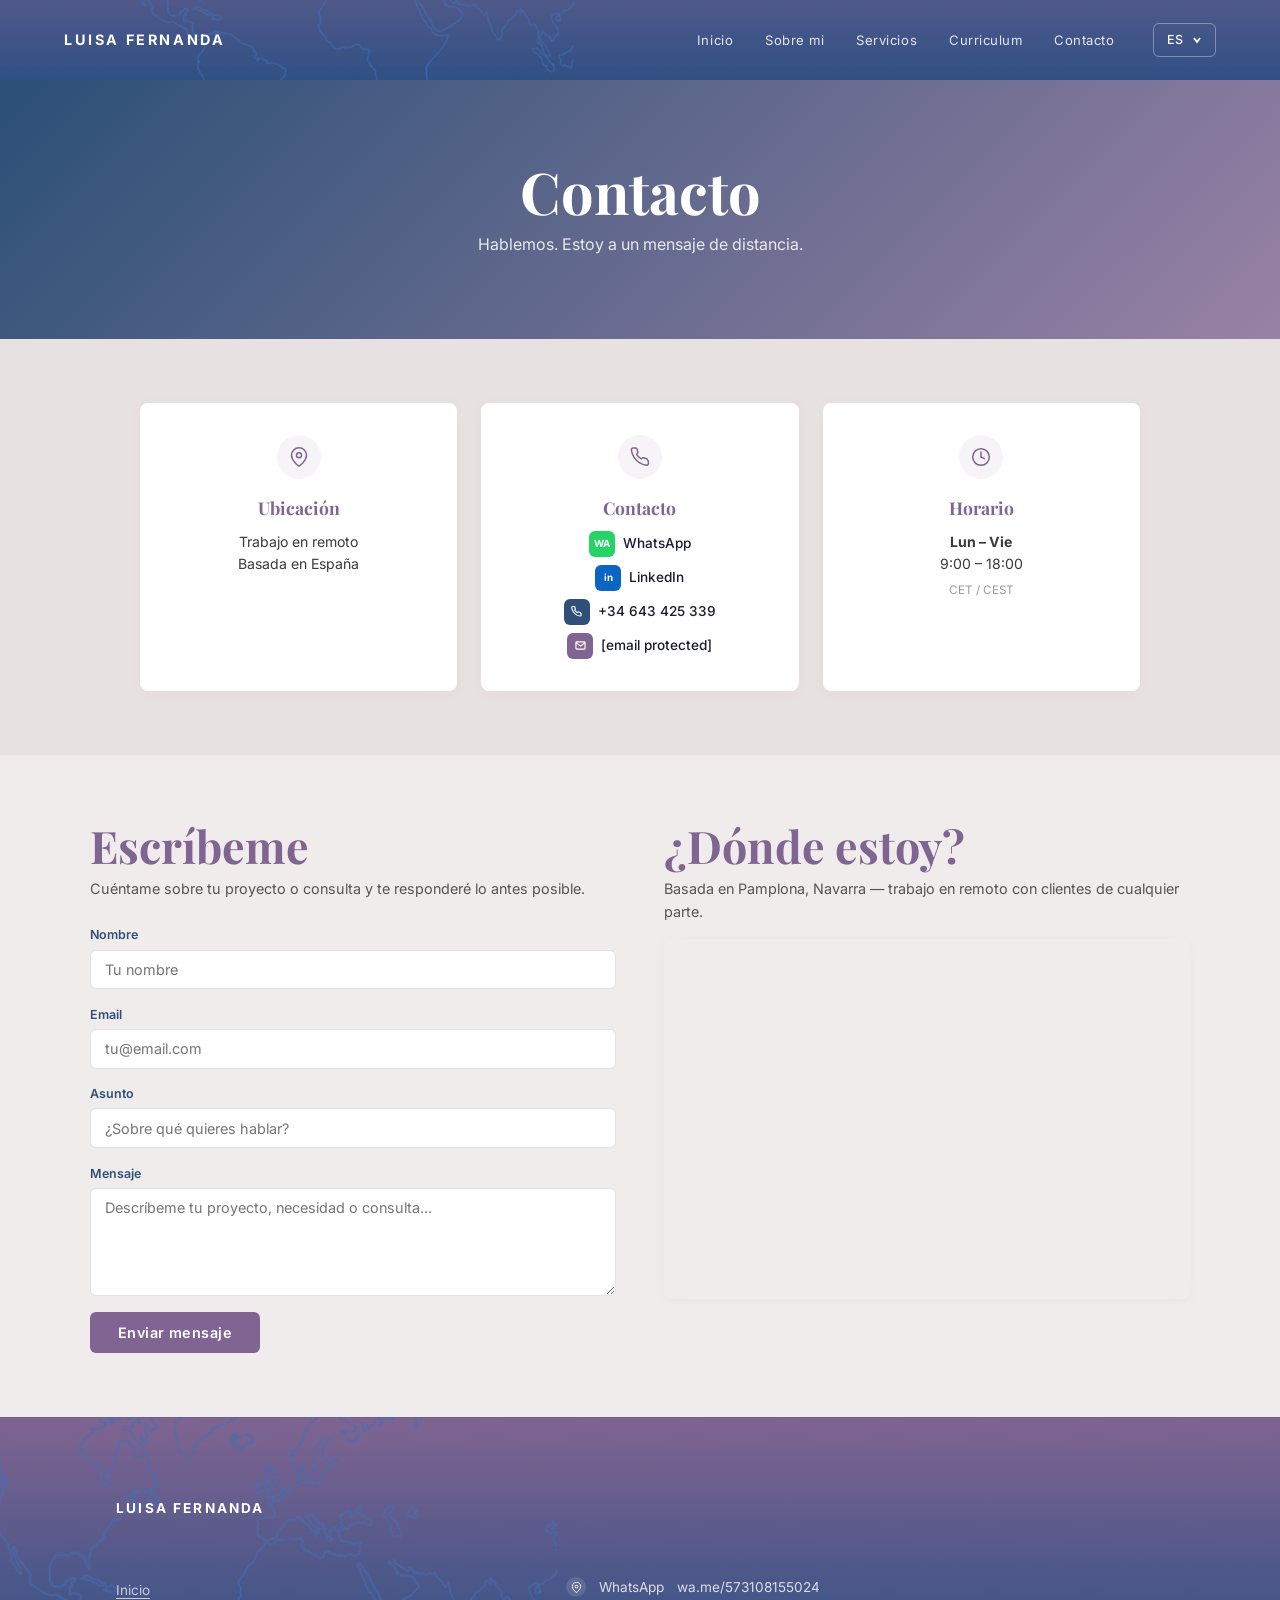
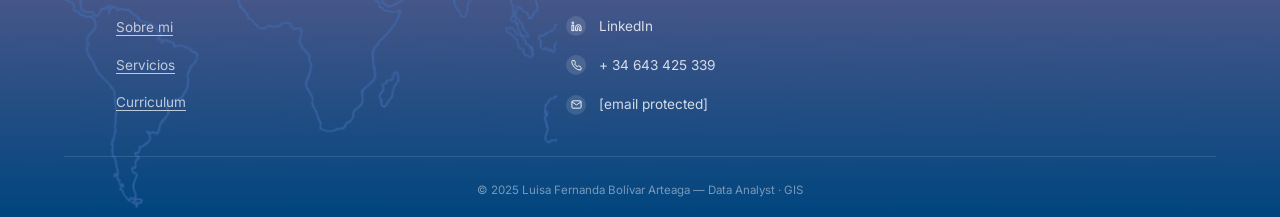
==== contacto/index.html @ 1c01dbf1 "ok: home, sobre mi. Parcial: servicios, contacto, proyectos" ====
<!DOCTYPE html>
<html lang="es">
<head>
  <meta charset="UTF-8" />
  <meta name="viewport" content="width=device-width, initial-scale=1.0" />
  <title>Contacto — Luisa Fernanda | Data Analyst · GIS</title>
  <meta name="description" content="Contacta con Luisa Fernanda — analista de datos y GIS. Trabajo remoto." />
  <link rel="preconnect" href="https://fonts.googleapis.com" />
  <link rel="preconnect" href="https://fonts.gstatic.com" crossorigin />
  <link href="https://fonts.googleapis.com/css2?family=Playfair+Display:ital,wght@0,700;1,400&family=Inter:wght@300;400;500;600;700&display=swap" rel="stylesheet" />
  <link rel="stylesheet" href="../style.css" />
</head>

<body class="is-preload">

<nav id="navbar">
  <div class="nav-logo">Luisa Fernanda</div>
  <div class="nav-right">
    <ul class="nav-links" id="navLinks">
      <li><a href="../">Inicio</a></li>
      <li><a href="../sobremi/">Sobre mi</a></li>
      <li><a href="../servicios/">Servicios</a></li>
      <li><a href="https://85944478-ba45-48b2-b9d4-920b23eec399.filesusr.com/ugd/d767a4_0eafc25b8b7340abb71ace5b3f8cf896.pdf" target="_blank">Curriculum</a></li>
      <li><a href="../contacto/" class="active">Contacto</a></li>
    </ul>
    <div class="lang-select" title="Idioma">
      <span>ES</span>
      <svg width="10" height="10" viewBox="0 0 10 10" fill="none" stroke="white" stroke-width="1.8"><polyline points="2,3 5,7 8,3"/></svg>
      <select aria-label="Seleccionar idioma" id="langSelector">
        <option value="es">ES</option>
        <option value="en">EN</option>
      </select>
    </div>
    <div class="hamburger" id="hamburger">
      <span></span><span></span><span></span>
    </div>
  </div>
</nav>

<!-- ═══════════════ HERO ═══════════════ -->
<section style="min-height:35vh;display:flex;align-items:center;justify-content:center;text-align:center;padding:160px 5vw 80px;background:linear-gradient(135deg,rgba(2,49,94,0.85),rgba(128,100,145,0.78)),url('../images/historia-2.jpg') center 35%/cover no-repeat;">
  <div class="reveal">
    <h1 style="font-family:var(--serif);font-size:clamp(2.4rem,6vw,3.6rem);font-weight:700;color:#fff;line-height:1.1;margin-bottom:0.5rem;">Contacto</h1>
    <p style="font-size:1rem;color:rgba(255,255,255,0.85);">Hablemos. Estoy a un mensaje de distancia.</p>
  </div>
</section>

<!-- ═══════════════ TARJETAS ═══════════════ -->
<section class="section-base" style="padding:4rem 5vw;">
  <div class="reveal" style="display:grid;grid-template-columns:repeat(3,1fr);gap:1.5rem;max-width:1000px;margin:0 auto;">

    <!-- Ubicación -->
    <div style="background:#fff;border-radius:8px;padding:2rem 1.5rem;text-align:center;box-shadow:0 2px 12px rgba(128,100,145,0.05);">
      <div style="width:44px;height:44px;margin:0 auto 0.9rem;background:rgba(128,100,145,0.07);border-radius:50%;display:flex;align-items:center;justify-content:center;">
        <svg width="20" height="20" viewBox="0 0 24 24" fill="none" stroke="#806491" stroke-width="1.8" stroke-linecap="round" stroke-linejoin="round">
          <path d="M21 10c0 7-9 13-9 13S3 17 3 10a9 9 0 0 1 18 0z"/><circle cx="12" cy="10" r="3"/>
        </svg>
      </div>
      <h3 style="font-family:var(--serif);font-size:1.1rem;font-weight:700;color:var(--purple);margin-bottom:0.5rem;">Ubicación</h3>
      <p style="font-size:0.88rem;color:#3a3a3a;line-height:1.6;margin:0;">Trabajo en remoto</p>
      <p style="font-size:0.88rem;color:#3a3a3a;line-height:1.6;margin:0;">Basada en España</p>
    </div>

    <!-- Contacto -->
    <div style="background:#fff;border-radius:8px;padding:2rem 1.5rem;text-align:center;box-shadow:0 2px 12px rgba(128,100,145,0.05);">
      <div style="width:44px;height:44px;margin:0 auto 0.9rem;background:rgba(128,100,145,0.07);border-radius:50%;display:flex;align-items:center;justify-content:center;">
        <svg width="20" height="20" viewBox="0 0 24 24" fill="none" stroke="#806491" stroke-width="1.8" stroke-linecap="round" stroke-linejoin="round">
          <path d="M22 16.92v3a2 2 0 0 1-2.18 2 19.79 19.79 0 0 1-8.63-3.07A19.5 19.5 0 0 1 4.69 12a19.79 19.79 0 0 1-3.07-8.67A2 2 0 0 1 3.6 1.18h3a2 2 0 0 1 2 1.72c.127.96.361 1.903.7 2.81a2 2 0 0 1-.45 2.11L7.91 8.77a16 16 0 0 0 5.53 5.53l.87-.87a2 2 0 0 1 2.11-.45c.907.339 1.85.573 2.81.7a2 2 0 0 1 1.72 2.04z"/>
        </svg>
      </div>
      <h3 style="font-family:var(--serif);font-size:1.1rem;font-weight:700;color:var(--purple);margin-bottom:0.5rem;">Contacto</h3>
      <div style="display:flex;flex-direction:column;gap:0.5rem;align-items:center;">

        <a href="https://wa.me/573108155024" target="_blank" style="display:inline-flex;align-items:center;gap:0.5rem;font-size:0.85rem;font-weight:500;color:var(--text-dark);text-decoration:none;">
          <span style="width:26px;height:26px;border-radius:6px;background:#25D366;color:#fff;display:flex;align-items:center;justify-content:center;font-size:0.62rem;font-weight:700;">WA</span>
          WhatsApp
        </a>

        <a href="https://www.linkedin.com/in/luisafernandabolivararteaga" target="_blank" style="display:inline-flex;align-items:center;gap:0.5rem;font-size:0.85rem;font-weight:500;color:var(--text-dark);text-decoration:none;">
          <span style="width:26px;height:26px;border-radius:6px;background:#0A66C2;color:#fff;display:flex;align-items:center;justify-content:center;font-size:0.62rem;font-weight:700;">in</span>
          LinkedIn
        </a>

        <a href="tel:+34643425339" style="display:inline-flex;align-items:center;gap:0.5rem;font-size:0.85rem;font-weight:500;color:var(--text-dark);text-decoration:none;">
          <span style="width:26px;height:26px;border-radius:6px;background:var(--teal);color:#fff;display:flex;align-items:center;justify-content:center;">
            <svg width="11" height="11" viewBox="0 0 24 24" fill="none" stroke="#fff" stroke-width="2.5"><path d="M22 16.92v3a2 2 0 0 1-2.18 2 19.79 19.79 0 0 1-8.63-3.07A19.5 19.5 0 0 1 4.69 12a19.79 19.79 0 0 1-3.07-8.67A2 2 0 0 1 3.6 1.18h3a2 2 0 0 1 2 1.72c.127.96.361 1.903.7 2.81a2 2 0 0 1-.45 2.11L7.91 8.77a16 16 0 0 0 5.53 5.53l.87-.87a2 2 0 0 1 2.11-.45c.907.339 1.85.573 2.81.7a2 2 0 0 1 1.72 2.04z"/></svg>
          </span>
          +34 643 425 339
        </a>

        <a href="/cdn-cgi/l/email-protection#1f7b667e64767172776879727b31787a79795f78727e7673317c7072" style="display:inline-flex;align-items:center;gap:0.5rem;font-size:0.85rem;font-weight:500;color:var(--text-dark);text-decoration:none;">
          <span style="width:26px;height:26px;border-radius:6px;background:var(--purple);color:#fff;display:flex;align-items:center;justify-content:center;">
            <svg width="11" height="11" viewBox="0 0 24 24" fill="none" stroke="#fff" stroke-width="2.5"><path d="M4 4h16c1.1 0 2 .9 2 2v12c0 1.1-.9 2-2 2H4c-1.1 0-2-.9-2-2V6c0-1.1.9-2 2-2z"/><polyline points="22,6 12,13 2,6"/></svg>
          </span>
          <span class="__cf_email__">[email&#160;protected]</span>
        </a>

      </div>
    </div>

    <!-- Horario -->
    <div style="background:#fff;border-radius:8px;padding:2rem 1.5rem;text-align:center;box-shadow:0 2px 12px rgba(128,100,145,0.05);">
      <div style="width:44px;height:44px;margin:0 auto 0.9rem;background:rgba(128,100,145,0.07);border-radius:50%;display:flex;align-items:center;justify-content:center;">
        <svg width="20" height="20" viewBox="0 0 24 24" fill="none" stroke="#806491" stroke-width="1.8" stroke-linecap="round" stroke-linejoin="round">
          <circle cx="12" cy="12" r="10"/><polyline points="12 6 12 12 16 14"/>
        </svg>
      </div>
      <h3 style="font-family:var(--serif);font-size:1.1rem;font-weight:700;color:var(--purple);margin-bottom:0.5rem;">Horario</h3>
      <p style="font-size:0.88rem;color:#3a3a3a;line-height:1.6;margin:0;"><strong>Lun – Vie</strong><br/>9:00 – 18:00</p>
      <p style="font-size:0.73rem;color:#999;margin-top:0.3rem;">CET / CEST</p>
    </div>

  </div>
</section>

<!-- ═══════════════ FORMULARIO + MAPA ═══════════════ -->
<section class="section-light" style="padding:4rem 5vw;">
  <div class="reveal" style="display:grid;grid-template-columns:1fr 1fr;gap:3rem;max-width:1100px;margin:0 auto;align-items:start;">

    <!-- Formulario -->
    <div>
      <h2 class="section-title" style="margin-bottom:0.3rem;">Escríbeme</h2>
      <p style="font-size:0.9rem;color:#555;line-height:1.6;margin-bottom:1.5rem;">Cuéntame sobre tu proyecto o consulta y te responderé lo antes posible.</p>
      <form action="#" method="POST">
        <div style="display:flex;flex-direction:column;gap:0.25rem;margin-bottom:0.9rem;">
          <label for="nombre" style="font-size:0.78rem;font-weight:600;color:var(--text-mid);">Nombre</label>
          <input type="text" id="nombre" name="nombre" placeholder="Tu nombre" required style="font-family:var(--sans);font-size:0.9rem;padding:0.65rem 0.85rem;border:1.5px solid rgba(128,100,145,0.2);border-radius:6px;background:#fff;color:var(--text-dark);outline:none;" />
        </div>
        <div style="display:flex;flex-direction:column;gap:0.25rem;margin-bottom:0.9rem;">
          <label for="email" style="font-size:0.78rem;font-weight:600;color:var(--text-mid);">Email</label>
          <input type="email" id="email" name="email" placeholder="tu@email.com" required style="font-family:var(--sans);font-size:0.9rem;padding:0.65rem 0.85rem;border:1.5px solid rgba(128,100,145,0.2);border-radius:6px;background:#fff;color:var(--text-dark);outline:none;" />
        </div>
        <div style="display:flex;flex-direction:column;gap:0.25rem;margin-bottom:0.9rem;">
          <label for="asunto" style="font-size:0.78rem;font-weight:600;color:var(--text-mid);">Asunto</label>
          <input type="text" id="asunto" name="asunto" placeholder="¿Sobre qué quieres hablar?" style="font-family:var(--sans);font-size:0.9rem;padding:0.65rem 0.85rem;border:1.5px solid rgba(128,100,145,0.2);border-radius:6px;background:#fff;color:var(--text-dark);outline:none;" />
        </div>
        <div style="display:flex;flex-direction:column;gap:0.25rem;margin-bottom:1rem;">
          <label for="mensaje" style="font-size:0.78rem;font-weight:600;color:var(--text-mid);">Mensaje</label>
          <textarea id="mensaje" name="mensaje" rows="5" placeholder="Descríbeme tu proyecto, necesidad o consulta..." required style="font-family:var(--sans);font-size:0.9rem;padding:0.65rem 0.85rem;border:1.5px solid rgba(128,100,145,0.2);border-radius:6px;background:#fff;color:var(--text-dark);outline:none;resize:vertical;"></textarea>
        </div>
        <button type="submit" class="btn-primary">Enviar mensaje</button>
      </form>
    </div>

    <!-- Mapa -->
    <div>
      <h2 class="section-title" style="margin-bottom:0.3rem;">¿Dónde estoy?</h2>
      <p style="font-size:0.9rem;color:#555;line-height:1.6;margin-bottom:1rem;">Basada en Pamplona, Navarra — trabajo en remoto con clientes de cualquier parte.</p>
      <div style="width:100%;height:360px;border-radius:8px;overflow:hidden;box-shadow:0 2px 12px rgba(128,100,145,0.06);">
        <iframe
          src="https://www.google.com/maps/embed?pb=!1m18!1m12!1m3!1d46844.22823956489!2d-1.6802441324798568!3d42.81252656711353!2m3!1f0!2f0!3f0!3m2!1i1024!2i768!4f13.1!3m3!1m2!1s0xd5092f08144cb3d%3A0x402efe68f5ddb00!2sPamplona%2C%20Navarra!5e0!3m2!1ses!2ses!4v1710000000000"
          width="100%" height="100%" style="border:0;border-radius:8px"
          allowfullscreen="" loading="lazy"
          referrerpolicy="no-referrer-when-downgrade"
          title="Mapa de Pamplona, Navarra">
        </iframe>
      </div>
    </div>

  </div>
</section>

<!-- ═══════════════ FOOTER ═══════════════ -->
<footer>
  <div class="footer-inner">
    <div class="footer-logo-text">Luisa Fernanda</div>
    <div class="footer-left">
      <ul class="footer-nav">
        <li><a href="../">Inicio</a></li>
        <li><a href="../sobremi/">Sobre mi</a></li>
        <li><a href="../servicios/">Servicios</a></li>
        <li><a href="https://85944478-ba45-48b2-b9d4-920b23eec399.filesusr.com/ugd/d767a4_0eafc25b8b7340abb71ace5b3f8cf896.pdf" target="_blank">Curriculum</a></li>
      </ul>
    </div>
    <div class="footer-right">
      <div class="footer-contact-row">
        <div class="footer-icon"><svg viewBox="0 0 24 24"><path d="M21 10c0 7-9 13-9 13S3 17 3 10a9 9 0 0 1 18 0z"/><circle cx="12" cy="10" r="3"/></svg></div>
        WhatsApp <a href="https://wa.me/573108155024" target="_blank">wa.me/573108155024</a>
      </div>
      <div class="footer-contact-row">
        <div class="footer-icon"><svg viewBox="0 0 24 24"><path d="M16 8a6 6 0 0 1 6 6v7h-4v-7a2 2 0 0 0-2-2 2 2 0 0 0-2 2v7h-4v-7a6 6 0 0 1 6-6z"/><rect x="2" y="9" width="4" height="12"/><circle cx="4" cy="4" r="2"/></svg></div>
        <a href="https://www.linkedin.com/in/luisafernandabolivararteaga" target="_blank">LinkedIn</a>
      </div>
      <div class="footer-contact-row">
        <div class="footer-icon"><svg viewBox="0 0 24 24"><path d="M22 16.92v3a2 2 0 0 1-2.18 2 19.79 19.79 0 0 1-8.63-3.07A19.5 19.5 0 0 1 4.69 12a19.79 19.79 0 0 1-3.07-8.67A2 2 0 0 1 3.6 1.18h3a2 2 0 0 1 2 1.72c.127.96.361 1.903.7 2.81a2 2 0 0 1-.45 2.11L7.91 8.77a16 16 0 0 0 5.53 5.53l.87-.87a2 2 0 0 1 2.11-.45c.907.339 1.85.573 2.81.7a2 2 0 0 1 1.72 2.04z"/></svg></div>
        <a href="tel:+34643425339">+ 34 643 425 339</a>
      </div>
      <div class="footer-contact-row">
        <div class="footer-icon"><svg viewBox="0 0 24 24"><path d="M4 4h16c1.1 0 2 .9 2 2v12c0 1.1-.9 2-2 2H4c-1.1 0-2-.9-2-2V6c0-1.1.9-2 2-2z"/><polyline points="22,6 12,13 2,6"/></svg></div>
        <a href="/cdn-cgi/l/email-protection#8aeef3ebe1f3e4e3e0fdece7eea4edeeefeecae9e3efe7e2a4e9e5e7"><span class="__cf_email__">[email&#160;protected]</span></a>
      </div>
    </div>
  </div>
  <div class="footer-bottom">© 2025 Luisa Fernanda Bolívar Arteaga — Data Analyst · GIS</div>
</footer>

<script src="../script.js" defer></script>
</body>
</html>
---- style.css ----
/* ═══════════════════════════════════════
   TOKENS · TIPOGRAFÍA · RESET
   ═══════════════════════════════════════ */
:root {
  --purple:     #806491;
  --navy:       #02315E;
  --teal:       #305079;
  --base1:      #E8E1E1;
  --base2:      #F0ECEC;
  --white:      #FFFFFF;
  --text-dark:  #1a1a2e;
  --text-mid:   #305079;
  --text-light: #E8E1E1;
  --serif:      'Playfair Display', Georgia, serif;
  --sans:       'Inter', system-ui, sans-serif;
}

*, *::before, *::after { box-sizing: border-box; margin: 0; padding: 0; }
html { scroll-behavior: smooth; }
body {
  background: var(--base2);
  color: var(--text-dark);
  font-family: var(--sans);
  font-size: 16px;
  line-height: 1.7;
  -webkit-font-smoothing: antialiased;
}
img { display: block; max-width: 100%; }
a { color: inherit; text-decoration: none; }

/* ═══════════════════════════════════════
   UTILIDADES · CONTENEDOR
   ═══════════════════════════════════════ */
.container {
  max-width: 1300px;
  margin: 0 auto;
  padding: 0 2rem;
  width: 100%;
}
.texto-centrado { text-align: center; }

/* ═══════════════════════════════════════
   NAV
   ═══════════════════════════════════════ */
nav {
  position: fixed;
  top: 0; left: 0; right: 0;
  z-index: 200;
  display: flex;
  align-items: center;
  justify-content: space-between;
  padding: 0 5vw;
  height: 80px;
  background-image: url('images/Bannerweb.png');
  background-size: cover;
  background-position: center;
  background-color: var(--navy);
}
nav::before {
  content: '';
  position: absolute;
  inset: 0;
  z-index: 0;
}
nav > * { position: relative; z-index: 1; }

.nav-logo {
  font-family: var(--sans);
  font-size: 0.9rem;
  font-weight: 700;
  letter-spacing: 0.18em;
  text-transform: uppercase;
  color: var(--white);
}

.nav-right {
  display: flex;
  align-items: center;
  gap: 2.4rem;
}
.nav-links {
  display: flex;
  gap: 2rem;
  list-style: none;
}
.nav-links a {
  font-size: 0.82rem;
  font-weight: 400;
  letter-spacing: 0.04em;
  color: rgba(255,255,255,0.85);
  transition: color 0.2s;
}
.nav-links a:hover { color: var(--white); }

/* Language switcher */
.lang-select {
  position: relative;
  display: flex;
  align-items: center;
  gap: 0.5rem;
  padding: 0.35rem 0.8rem;
  border: 1px solid rgba(255,255,255,0.35);
  border-radius: 6px;
  color: var(--white);
  font-size: 0.78rem;
  font-weight: 500;
  letter-spacing: 0.06em;
  cursor: pointer;
  user-select: none;
}
.lang-select select {
  position: absolute;
  inset: 0;
  opacity: 0;
  cursor: pointer;
  width: 100%;
}

/* Hamburger */
.hamburger {
  display: none;
  flex-direction: column;
  gap: 5px;
  cursor: pointer;
}
.hamburger span {
  display: block;
  width: 22px; height: 2px;
  background: var(--white);
  border-radius: 2px;
}

/* ═══════════════════════════════════════
   HERO — HOME (Spectral style)
   ═══════════════════════════════════════ */
#hero {
  min-height: 100vh;
  padding-top: 200px;
  display: flex;
  align-items: center;
  justify-content: center;
  position: relative;
  overflow: hidden;
  text-align: center;
  background-image:
    linear-gradient(rgba(138, 145, 159, 0.75), rgba(162, 144, 157, 0.75)),
    url('https://static.wixstatic.com/media/11062b_77378fc0da68439ebd8fd24a2f51e50cf000.jpg/v1/fill/w_1920,h_1080,al_c,q_80/11062b_77378fc0da68439ebd8fd24a2f51e50cf000.jpg');
  background-size: cover;
  background-position: center 30%;
  background-attachment: scroll;
}

.hero-card {
  position: relative;
  z-index: 2;
  background: transparent;
  backdrop-filter: none;
  padding: 2rem;
  max-width: 800px;
  width: 90%;
}

.hero-line1 {
  font-family: var(--sans);
  font-size: 1.1rem;
  font-weight: 400;
  color: rgba(255, 255, 255, 0.7);
  letter-spacing: 0.15em;
  text-transform: uppercase;
  margin-bottom: 1rem;
}
.hero-line1 span {
  color: var(--white);
  font-weight: 600;
}

.hero-tagline {
  font-family: var(--sans);
  font-size: clamp(2.5rem, 6vw, 4rem);
  font-weight: 700;
  color: var(--white);
  line-height: 1.2;
  margin-bottom: 2.5rem;
  letter-spacing: -0.02em;
}

.btn-hero {
  display: inline-block;
  padding: 0.85rem 2.5rem;
  background: transparent;
  color: var(--white);
  border: 2px solid rgba(255, 255, 255, 0.5);
  font-size: 0.85rem;
  font-weight: 600;
  letter-spacing: 0.15em;
  text-transform: uppercase;
  border-radius: 3px;
  transition: all 0.3s ease;
}
.btn-hero:hover {
  background: var(--white);
  color: var(--text-dark);
  border-color: var(--white);
  transform: translateY(-2px);
}

/* ═══════════════════════════════════════
   ANIMACIÓN DE ENTRADA "SPECTRAL"
   ═══════════════════════════════════════ */
body.is-preload .hero-tagline,
body.is-preload .hero-line1,
body.is-preload .btn-hero {
  opacity: 0;
  transform: translateY(20px);
}

.hero-tagline,
.hero-line1,
.btn-hero {
  transition: opacity 1s ease, transform 1s ease;
}
.hero-tagline  { transition-delay: 0.2s; }
.hero-line1   { transition-delay: 0.8s; }
.btn-hero     { transition-delay: 1.2s; }

/* ═══════════════════════════════════════
   SHARED SECTION
   ═══════════════════════════════════════ */
section { padding: 5.5rem 5vw; }

.section-eyebrow {
  font-size: 0.72rem;
  font-weight: 600;
  letter-spacing: 0.18em;
  text-transform: uppercase;
  color: var(--purple);
  margin-bottom: 0.6rem;
}
.section-title {
  font-family: var(--serif);
  font-size: clamp(2rem, 3.5vw, 2.8rem);
  font-weight: 700;
  color: var(--purple);
  line-height: 1.2;
  margin-bottom: 1.2rem;
}
.section-body {
  font-size: 0.97rem;
  color: var(--text-dark);
  line-height: 1.8;
}

/* ═══════════════════════════════════════
   SOBRE MÍ — HOME
   ═══════════════════════════════════════ */
#sobre-mi { background: var(--base1); }

.about-grid {
  display: grid;
  grid-template-columns: 1fr 1fr;
  gap: 4rem;
  align-items: center;
  max-width: 1300px;
  margin: 0 auto;
}
.about-subtitle {
  font-size: 1.1rem;
  font-weight: 500;
  color: var(--purple);
  margin-bottom: 1.2rem;
}
.about-left p {
  font-size: 0.97rem;
  color: var(--text-dark);
  line-height: 1.85;
  margin-bottom: 1rem;
}
.about-cta-row {
  display: flex;
  align-items: center;
  gap: 1.5rem;
  margin-top: 1.8rem;
  flex-wrap: wrap;
}

/* Botón outline (usado en About y páginas interiores) */
.btn-outline {
  display: inline-block;
  padding: 0.65rem 1.6rem;
  border: 1.5px solid var(--purple);
  color: var(--purple);
  font-size: 0.8rem;
  font-weight: 600;
  letter-spacing: 0.07em;
  text-transform: uppercase;
  border-radius: 2px;
  transition: background 0.2s, color 0.2s;
}
.btn-outline:hover { background: var(--purple); color: var(--white); }

/* Social icons (About home + página Sobre mí) */
.about-social-icons,
.social-icons {
  display: flex;
  gap: 1rem;
  align-items: center;
}
.about-social-icons a,
.social-icons a {
  display: flex;
  align-items: center;
  justify-content: center;
  width: 36px; height: 36px;
  border: 1.5px solid var(--teal);
  border-radius: 50%;
  transition: background 0.2s, border-color 0.2s;
}
.about-social-icons a:hover,
.social-icons a:hover {
  background: var(--teal);
}
.about-social-icons a:hover svg,
.social-icons a:hover svg {
  stroke: #fff;
}
.about-social-icons img,
.social-icons img {
  width: 16px; height: 16px;
}

/* Foto de perfil */
.about-right { position: relative; }
.about-photo-main {
  width: 100%;
  max-width: 480px;
  /* max-height: 550px; */
  aspect-ratio: 3.3/4;
  object-fit: cover;
  border-radius: 16px;
  display: block;
}
.about-photo-accent {
  position: absolute;
  bottom: -1.5rem;
  left: -1.5rem;
  width: 42%;
  aspect-ratio: 3/2;
  object-fit: cover;
  border-radius: 2px;
  border: 4px solid var(--base1);
}

/* ═══════════════════════════════════════
   STATS
   ═══════════════════════════════════════ */
#stats {
  background: var(--base2);
  padding: 4rem 5vw 0rem;
}
.stats-grid {
  display: grid;
  grid-template-columns: repeat(4, 1fr);
  gap: 1.5rem;
  max-width: 1100px;
  margin: 0 auto;
}
.stat-card {
  background: var(--purple);
  padding: 2.2rem 1.5rem 1.8rem;
  border-radius: 2px;
  text-align: left;
}
.stat-num {
  font-family: var(--sans);
  font-size: 2.2rem;
  font-weight: 700;
  color: var(--white);
  line-height: 1;
  margin-bottom: 0.8rem;
}
.stat-label {
  font-size: 0.78rem;
  font-weight: 400;
  color: rgba(255,255,255,0.8);
  line-height: 1.4;
}

/* ═══════════════════════════════════════
   TE AYUDO (Servicios)
   ═══════════════════════════════════════ */
#te-ayudo { background: var(--base2); }

.services-intro {
  max-width: 1300px;
  margin: 0 auto 3.5rem;
}
.services-intro .section-body {
  max-width: 800px;
  margin: 0 auto;
}

/* Triptych de servicios */
.triptych {
  display: grid;
  grid-template-columns: repeat(3, 1fr);
  gap: 1.5rem;
  align-items: stretch;
  max-width: 1100px;
  margin: 0 auto;
}
.triptych-card {
  background: var(--white);
  border-radius: 3px;
  overflow: hidden;
  transition: box-shadow 0.25s, transform 0.2s;
  display: flex;
  flex-direction: column;
}
.triptych-card:hover {
  box-shadow: 0 8px 32px rgba(128,100,145,0.15);
  transform: translateY(-3px);
}
.triptych-img {
  width: 100%;
  aspect-ratio: 4/3;
  object-fit: cover;
}
.triptych-body {
  padding: 1.5rem 1.4rem 1.8rem;
  display: flex;
  flex-direction: column;
  flex: 1;
  text-align: center;
}
.triptych-title {
  font-family: var(--serif);
  font-size: 1.1rem;
  font-weight: 700;
  color: var(--purple);
  margin-bottom: 0.6rem;
}
.triptych-text {
  font-size: 0.88rem;
  color: #555;
  line-height: 1.7;
  margin-bottom: 1rem;
}
.triptych-tags {
  display: flex;
  flex-wrap: wrap;
  gap: 0.35rem;
  margin-top: auto;
  justify-content: center;
}

/* Tags (usados en triptych) */
.tag {
  font-size: 0.66rem;
  font-weight: 600;
  letter-spacing: 0.08em;
  text-transform: uppercase;
  padding: 0.22rem 0.55rem;
  border: 1px solid rgba(128,100,145,0.3);
  color: var(--purple);
  border-radius: 1px;
}

/* ═══════════════════════════════════════
   COLABORACIONES — cinta dinámica
   ═══════════════════════════════════════ */
#colaboraciones {
  background: var(--base1);
  text-align: center;
  overflow: hidden;
  padding-bottom: 4rem;
}
#colaboraciones .section-title {
  color: var(--purple);
  margin-bottom: 2.5rem;
}
.collab-intro {
  max-width: 700px;
  margin: 0 auto 2.5rem;
  text-align: center;
  font-size: 0.97rem;
  color: var(--text-dark);
  line-height: 1.8;
}

.marquee-track {
  overflow: hidden;
  width: 100%;
  position: relative;
  padding: 1rem 0;
}
.marquee-track::before,
.marquee-track::after {
  content: '';
  position: absolute;
  top: 0; bottom: 0;
  width: 80px;
  z-index: 2;
}
.marquee-track::before {
  left: 0;
  background: linear-gradient(90deg, var(--base1) 0%, transparent 100%);
}
.marquee-track::after {
  right: 0;
  background: linear-gradient(270deg, var(--base1) 0%, transparent 100%);
}

.marquee-inner {
  display: flex;
  gap: 3rem;
  width: max-content;
  animation: marquee 22s linear infinite;
}
.marquee-inner:hover { animation-play-state: paused; }

@keyframes marquee {
  from { transform: translateX(0); }
  to   { transform: translateX(-50%); }
}

.collab-logo-wrap {
  display: flex;
  align-items: center;
  justify-content: center;
  background: var(--base1);
  border-radius: 4px;
  width: 200px;
  height: 110px;
  padding: 1rem;
  flex-shrink: 0;
  box-shadow: 0 2px 8px rgba(0,0,0,0.00);
}
.collab-logo {
  max-width: 100%;
  max-height: 100px;
  object-fit: contain;
  filter: grayscale(30%) contrast(1.1);
  transition: filter 0.2s;
  mix-blend-mode: darken;
}

/* ═══════════════════════════════════════
   FOOTER
   ═══════════════════════════════════════ */
footer {
  background-image: url('images/Bannerweb.png');
  background-size: cover;
  background-position: center bottom;
  position: relative;
  padding: 5rem 5vw 1rem;
  color: var(--white);
  z-index: 1;
}
footer::before {
  content: '';
  position: absolute;
  inset: 0;
  z-index: -1;
}

.footer-inner {
  position: relative;
  z-index: 1;
  display: grid;
  grid-template-columns: auto auto;
  gap: 3rem;
  max-width: 1100px;
  margin: 0 0 0 auto;
  padding-right: 5vw;
}
.footer-logo-text {
  font-size: 0.85rem;
  font-weight: 700;
  letter-spacing: 0.16em;
  text-transform: uppercase;
  color: var(--white);
  margin-bottom: 0.5rem;
  grid-column: 1 / -1;
}
.footer-nav {
  list-style: none;
  display: flex;
  flex-direction: column;
  gap: 0.65rem;
}
.footer-nav a {
  font-size: 0.85rem;
  color: rgba(255,255,255,0.7);
  text-decoration: underline;
  text-underline-offset: 3px;
  transition: color 0.2s;
}
.footer-nav a:hover { color: var(--white); }

.footer-right {
  display: flex;
  flex-direction: column;
  gap: 1rem;
  align-items: flex-start;
}
.footer-contact-row {
  display: flex;
  align-items: center;
  gap: 0.8rem;
  font-size: 0.85rem;
  color: rgba(255,255,255,0.8);
}
.footer-contact-row a {
  color: rgba(255,255,255,0.8);
  transition: color 0.2s;
}
.footer-contact-row a:hover { color: var(--white); }

.footer-icon {
  width: 20px; height: 20px;
  display: flex; align-items: center; justify-content: center;
  background: rgba(255,255,255,0.12);
  border-radius: 50%;
  flex-shrink: 0;
}
.footer-icon svg {
  width: 11px; height: 11px;
  stroke: var(--white);
  fill: none;
  stroke-width: 2;
}

.footer-bottom {
  position: relative;
  z-index: 1;
  text-align: center;
  margin-top: 2.5rem;
  padding-top: 1.5rem;
  border-top: 1px solid rgba(255,255,255,0.12);
  font-size: 0.72rem;
  color: rgba(255,255,255,0.45);
}

/* ═══════════════════════════════════════
   PÁGINAS INTERIORES — CLASES GENÉRICAS
   ═══════════════════════════════════════ */

/* Fondos de sección */
.section-base  { background: var(--base1); }
.section-light { background: var(--base2); }

/* ── Botones ── */
.btn-primary {
  display: inline-block;
  background: var(--purple);
  color: #fff;
  padding: 12px 28px;
  border-radius: 6px;
  font-family: var(--sans);
  font-weight: 600;
  font-size: 0.9rem;
  text-decoration: none;
  transition: opacity 0.2s;
  letter-spacing: 0.03em;
  border: none;
  cursor: pointer;
}
.btn-primary:hover { opacity: 0.85; }

.btn-outline-dark {
  display: inline-block;
  border: 2px solid var(--navy);
  color: var(--navy);
  padding: 12px 28px;
  border-radius: 6px;
  font-family: var(--sans);
  font-weight: 600;
  font-size: 0.9rem;
  text-decoration: none;
  transition: background 0.2s, color 0.2s;
  letter-spacing: 0.03em;
}
.btn-outline-dark:hover {
  background: var(--navy);
  color: #fff;
}

/* ── Grids de 2 columnas ── */
.two-col-grid {
  display: grid;
  grid-template-columns: 1fr 1fr;
  gap: 60px;
  align-items: center;
  max-width: 1100px;
  margin: 0 auto;
  padding: 0 40px;
}
.two-col-grid-top {
  display: grid;
  grid-template-columns: 1fr 500px;
  gap: 60px;
  align-items: start;
  max-width: 1100px;
  margin: 0 auto;
  padding: 0 40px;
}

/* ── Hero de página interior ── */
.page-hero {
  padding: 200px 0 60px;
}
.page-hero-photo {
  width: 100%;
  max-width: 480px;
  aspect-ratio: 4/4;
  object-fit: cover;
  border-radius: 16px;
  display: block;
}
.page-hero-title {
  font-family: var(--serif);
  font-size: clamp(2.4rem, 5vw, 3.8rem);
  color: var(--purple);
  margin: 0 0 20px;
  line-height: 1.1;
}
.page-hero-text {
  font-family: var(--sans);
  font-size: 1rem;
  line-height: 1.75;
  color: #3a3a3a;
  margin-bottom: 32px;
}
.page-hero-cta {
  display: flex;
  align-items: center;
  gap: 20px;
  flex-wrap: wrap;
}

/* ── Sección de contenido ── */
.content-section {
  padding: 80px 0;
}
.content-title {
  font-family: var(--serif);
  font-size: clamp(1.8rem, 3.5vw, 2.6rem);
  color: var(--purple);
  margin: 0 0 28px;
}
.content-text {
  font-family: var(--sans);
  font-size: 0.97rem;
  line-height: 1.8;
  color: #3a3a3a;
  margin-bottom: 20px;
}
.content-photos {
  display: grid;
  grid-template-columns: 1fr 1fr;
  grid-template-rows: repeat(3, 1fr);
  
  gap: 10px;
  margin-top: 56px
}
.content-photos img {
  width: 100%;
  aspect-ratio: 3/4;
  object-fit: cover;
  border-radius: 4px;
  display: block;
}




.content-photos .obj-top    { object-position: center top; }
.content-photos .obj-bottom { object-position: center bottom; }
.content-photos .obj-20p    { object-position: center 20%; }
.content-photos .obj-80p    { object-position: center 80%; }

/* ── CTA Section ── */
.cta-section {
  padding: 80px 40px;
  text-align: center;
}
.cta-inner {
  max-width: 640px;
  margin: 0 auto;
}
.cta-title {
  font-family: var(--serif);
  font-size: clamp(1.8rem, 3.5vw, 2.4rem);
  color: var(--navy);
  margin: 0 0 14px;
}
.cta-text {
  font-family: var(--sans);
  font-size: 1rem;
  color: #4a4a4a;
  margin-bottom: 36px;
  line-height: 1.7;
}
.cta-btns {
  display: flex;
  gap: 16px;
  justify-content: center;
  flex-wrap: wrap;
}

/* ═══════════════════════════════════════
   SCROLL REVEAL
   ═══════════════════════════════════════ */
.reveal {
  opacity: 0;
  transform: translateY(20px);
  transition: opacity 0.65s ease, transform 0.65s ease;
}
.reveal.visible { opacity: 1; transform: none; }

/* ═══════════════════════════════════════
   RESPONSIVE
   ═══════════════════════════════════════ */
@media (max-width: 900px) {
  .nav-links { display: none; }
  .hamburger { display: flex; }
  nav.menu-open .nav-links {
    display: flex;
    flex-direction: column;
    position: fixed;
    inset: 72px 0 0 0;
    background: var(--navy);
    justify-content: center;
    align-items: center;
    gap: 2rem;
    z-index: 199;
  }
  nav.menu-open .nav-links a { font-size: 1.1rem; color: var(--white); }

  .hero-card { padding: 2rem 1.5rem; }

  .about-grid { grid-template-columns: 1fr; }
  .about-right { order: -1; }
  .about-photo-accent { display: none; }

  .stats-grid { grid-template-columns: repeat(2, 1fr); }

  .triptych { grid-template-columns: 1fr; max-width: 480px; }

  .footer-inner { grid-template-columns: 1fr; }
  .footer-right { align-items: flex-start; }

  /* Páginas interiores */
  .two-col-grid,
  .two-col-grid-top {
    grid-template-columns: 1fr;
    gap: 40px;
    padding: 0 24px;
  }
  .page-hero-photo {
    max-width: 100%;
    aspect-ratio: 3/2;
  }
  .content-photos {
    /* flex-direction: column; */
    grid-template-columns: 1fr;
    margin-top: 0;        /* ← en móvil no hace falta offset */
  }

  .content-photos img {
    aspect-ratio: 4/3;
  }
  .cta-section {
    padding: 60px 24px;
  }
}

@media (max-width: 480px) {
  .stats-grid { grid-template-columns: 1fr 1fr; }
  .hero-tagline { font-size: 1.9rem; }
}

/* ═══════════════════════════════════════
   ACCESIBILIDAD
   ═══════════════════════════════════════ */
@media (prefers-reduced-motion: reduce) {
  html { scroll-behavior: auto; }
  .reveal {
    opacity: 1;
    transform: none;
    transition: none;
  }
  .marquee-inner {
    animation: none;
  }
  .hero-tagline,
  .hero-line1,
  .btn-hero {
    transition: none;
    transition-delay: 0s;
  }
  body.is-preload .hero-tagline,
  body.is-preload .hero-line1,
  body.is-preload .btn-hero {
    opacity: 1;
    transform: none;
  }
}
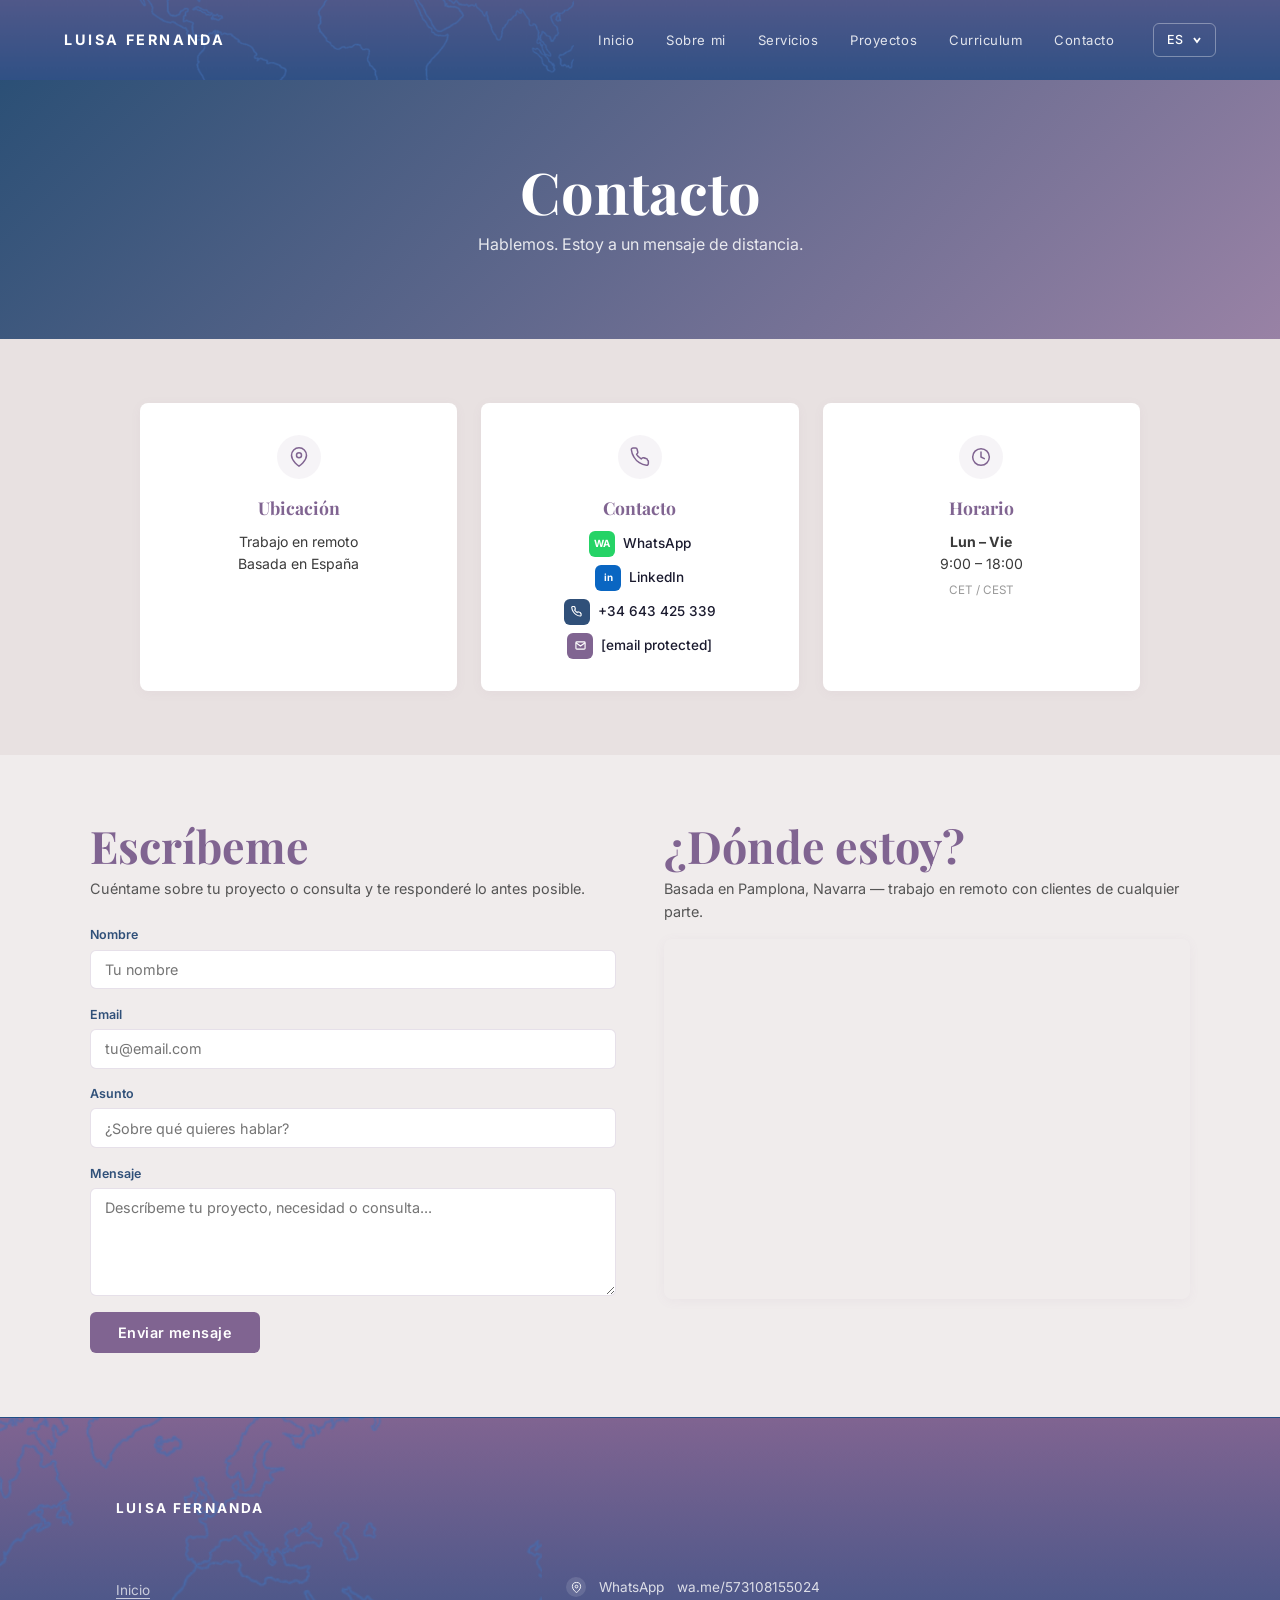
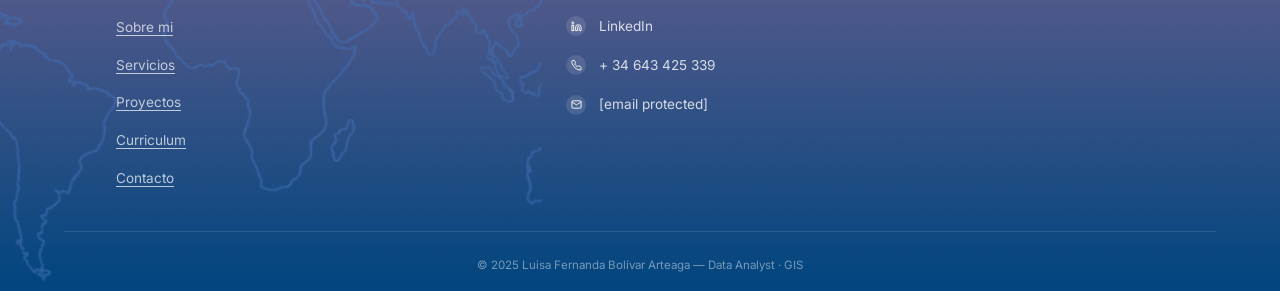
==== commit d257fb01: "enlaces ok. sigue parcial: servicios, proyectos, contacto" ====
--- a/contacto/index.html
+++ b/contacto/index.html
@@ -20,6 +20,7 @@
       <li><a href="../">Inicio</a></li>
       <li><a href="../sobremi/">Sobre mi</a></li>
       <li><a href="../servicios/">Servicios</a></li>
+      <li><a href="../proyectos/">Proyectos</a></li> 
       <li><a href="https://85944478-ba45-48b2-b9d4-920b23eec399.filesusr.com/ugd/d767a4_0eafc25b8b7340abb71ace5b3f8cf896.pdf" target="_blank">Curriculum</a></li>
       <li><a href="../contacto/" class="active">Contacto</a></li>
     </ul>
@@ -169,7 +170,9 @@
         <li><a href="../">Inicio</a></li>
         <li><a href="../sobremi/">Sobre mi</a></li>
         <li><a href="../servicios/">Servicios</a></li>
+        <li><a href="../proyectos/">Proyectos</a></li>
         <li><a href="https://85944478-ba45-48b2-b9d4-920b23eec399.filesusr.com/ugd/d767a4_0eafc25b8b7340abb71ace5b3f8cf896.pdf" target="_blank">Curriculum</a></li>
+        <li><a href="../contacto/">Contacto</a></li>
       </ul>
     </div>
     <div class="footer-right">
